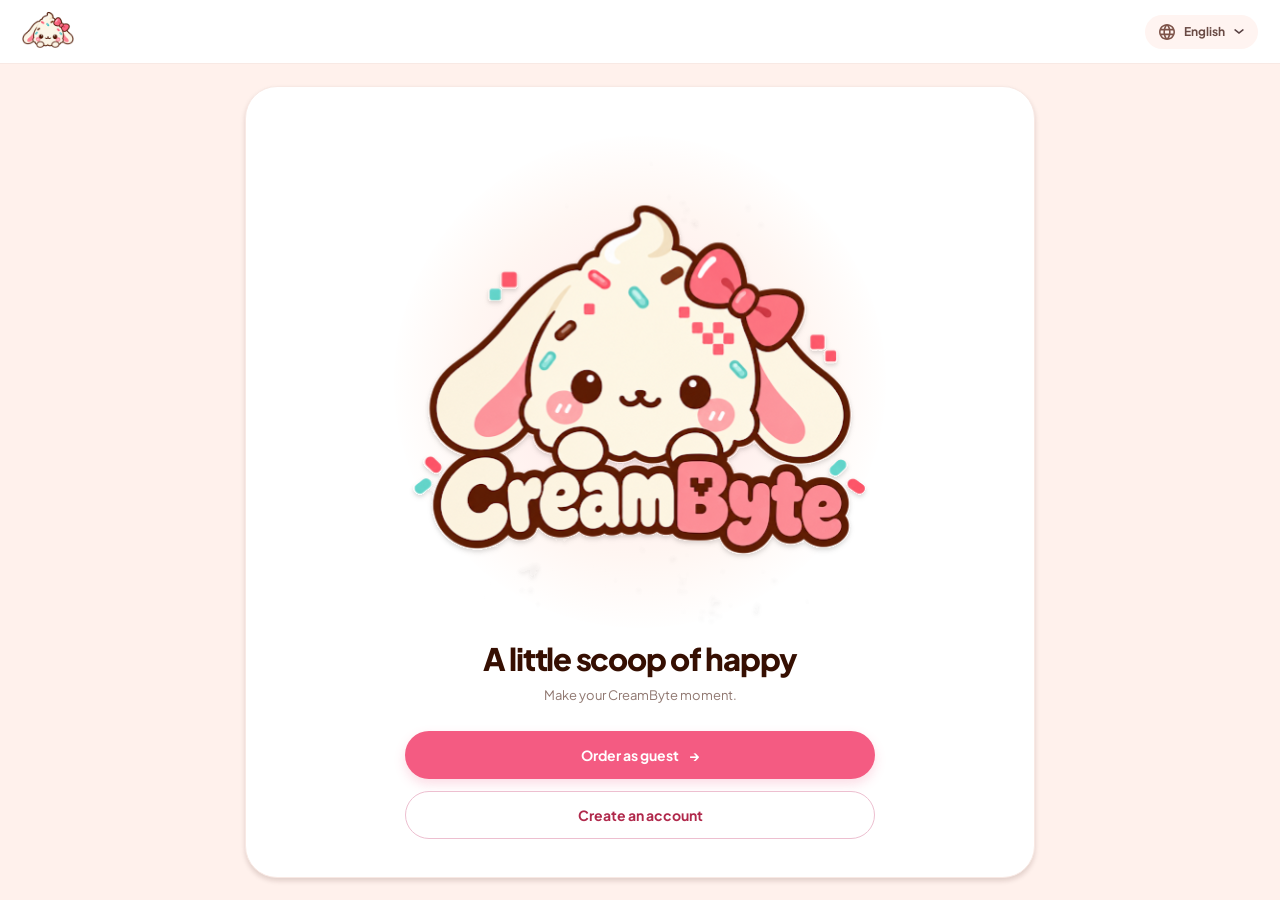
==== frontend/src/index.html @ b2f7e340 "first commit" ====
<!doctype html>
<html lang="en">
  <head>
    <meta charset="UTF-8" />
    <meta name="viewport" content="width=device-width, initial-scale=1" />
    <meta name="theme-color" content="#fff1ec" />
    <title>CreamByte Kiosk</title>
    <link rel="preconnect" href="https://fonts.googleapis.com" />
    <link rel="preconnect" href="https://fonts.gstatic.com" crossorigin />
    <link
      href="https://fonts.googleapis.com/css2?family=Plus+Jakarta+Sans:wght@400;500;600;700;800&display=swap"
      rel="stylesheet"
    />
    <link rel="stylesheet" href="/frontend/src/css/base.css" />
    <link
      rel="icon"
      type="image/png"
      href="/frontend/src/assets/creambyte-logo.png"
    />
    <link rel="stylesheet" href="/frontend/src/styles.css" />
    <link rel="stylesheet" href="/frontend/src/css/home.css" />
    <script src="/frontend/src/app.js" defer></script>
  </head>
  <body data-page="home">
    <header class="topbar">
      <a class="brand-link" href="/frontend/src/" aria-label="CreamByte home"
        ><img
          class="brand-mark"
          src="/frontend/src/assets/creambyte-logo.png"
          alt="CreamByte" /></a
      ><span class="language-pill"
        ><img
          class="language-icon"
          src="/frontend/src/assets/Globe.svg"
          alt="" />English<img
          class="language-caret"
          src="/frontend/src/assets/Dropdown.svg"
          alt=""
      /></span>
    </header>
    <main class="kiosk-main">
      <section class="panel home-panel">
        <div class="mascot-wrap">
          <span class="mascot-glow"></span
          ><img
            class="hero-mascot"
            src="/frontend/src/assets/CreamByte%20Bunny%20Mascot.svg"
            alt="CreamByte bunny mascot"
          />
        </div>
        <div class="home-content">
          <h1>A little scoop of happy</h1>
          <p>Make your CreamByte moment.</p>
          <p class="member-welcome" id="member-welcome" hidden></p>
          <button
            class="primary-button full-width"
            id="guest-start"
            type="button"
          >
            Order as guest <span aria-hidden="true">→</span></button
          ><a
            class="secondary-button full-width"
            href="/frontend/src/register.html"
            >Create an account</a
          >
        </div>
      </section>
    </main>
  </body>
</html>
---- frontend/src/css/base.css ----
* {
  box-sizing: border-box;
}
[hidden] {
  display: none !important;
}
:root {
  color-scheme: light;
  font-family: "Plus Jakarta Sans", sans-serif;
  color: #360f02;
  background: #fff;
  font-synthesis: none;
  text-rendering: optimizeLegibility;
}
body {
  min-width: 320px;
  min-height: 100vh;
  margin: 0;
  background: #fff;
}
button,
input {
  font: inherit;
}
button,
a {
  color: inherit;
}
button {
  cursor: pointer;
}
button:focus-visible,
input:focus-visible,
a:focus-visible {
  outline: 3px solid #f45b82;
  outline-offset: 3px;
}
.topbar {
  height: 64px;
  display: flex;
  align-items: center;
  justify-content: space-between;
  padding: 0 22px;
  border-bottom: 1px solid #f8e9e4;
  background: #fff;
  box-shadow: 0 2px 8px rgba(54, 15, 2, 0.06);
}
.brand-link {
  display: inline-flex;
}
.brand-mark {
  width: 52px;
  height: 52px;
  object-fit: contain;
}
.language-pill {
  display: inline-flex;
  align-items: center;
  gap: 9px;
  padding: 9px 14px;
  border: 0;
  border-radius: 999px;
  background: #fff4f1;
  color: #694a44;
  font-size: 12px;
  font-weight: 700;
}
.language-icon {
  width: 16px;
  height: 16px;
}
.language-caret {
  width: 10px;
  height: auto;
}
.kiosk-main {
  min-height: calc(100vh - 64px);
  min-height: calc(100dvh - 64px);
  display: flex;
  justify-content: center;
  align-items: stretch;
  padding: 22px 18px;
  background: #fff1ec;
}
.panel {
  position: relative;
  width: min(100%, 790px);
  min-height: min(700px, calc(100dvh - 108px));
  border-radius: 32px;
  background: #fff;
  box-shadow: 0 3px 5px rgba(54, 15, 2, 0.15);
}
.primary-button,
.secondary-button {
  min-height: 48px;
  display: inline-flex;
  align-items: center;
  justify-content: center;
  gap: 10px;
  padding: 12px 26px;
  border-radius: 999px;
  font-size: 14px;
  font-weight: 700;
  text-decoration: none;
  transition:
    background 0.16s ease,
    transform 0.16s ease,
    box-shadow 0.16s ease;
}
.primary-button {
  border: 0;
  background: #f45b82;
  color: #fff;
  box-shadow: 0 5px 12px rgba(240, 79, 123, 0.2);
}
.primary-button:hover:not(:disabled) {
  background: #e94c75;
  transform: translateY(-1px);
}
.primary-button:disabled {
  cursor: not-allowed;
  opacity: 0.5;
  box-shadow: none;
}
.secondary-button {
  border: 1px solid #edbfd0;
  background: #fff;
  color: #b0284b;
}
.secondary-button:hover {
  background: #fff6f4;
}
.full-width {
  width: 100%;
}
.back-button {
  position: absolute;
  z-index: 3;
  top: 32px;
  left: -18px;
  width: 42px;
  height: 42px;
  display: grid;
  place-items: center;
  padding: 0;
  border: 0;
  background: transparent;
  text-decoration: none;
  transition: transform 0.16s ease;
}
.back-button img {
  display: block;
  width: 100%;
  height: 100%;
}
.back-button:hover {
  transform: scale(1.06);
}
.back-button:active {
  transform: scale(0.96);
}
.back-button:focus-visible {
  border-radius: 50%;
  outline: 3px solid #f45b82;
  outline-offset: 3px;
}
.mascot-glow {
  position: absolute;
  width: 88%;
  aspect-ratio: 1;
  border-radius: 50%;
  background: radial-gradient(circle, #ffe3e6 0%, #fff6f2 50%, transparent 72%);
}
.hero-mascot,
.preference-mascot img,
.confirmation-mascot img {
  position: relative;
  z-index: 1;
  display: block;
  width: min(100%, 460px);
  aspect-ratio: 1;
  object-fit: contain;
}
.form-error {
  margin: 0;
  color: #b0284b;
  font-size: 10px;
  font-weight: 700;
  line-height: 1.5;
}
.totals {
  display: grid;
  gap: 8px;
  padding: 15px 24px;
  border-top: 1px solid #f1dfd9;
  background: #fff7f4;
  font-size: 11px;
}
.total-row {
  display: flex;
  justify-content: space-between;
  gap: 10px;
}
.total-row.vat {
  color: #806a64;
}
.total-row.grand {
  padding-top: 3px;
  font-weight: 800;
}
@media (min-width: 700px) {
  .topbar {
    height: 76px;
    padding: 0 32px;
  }
  .brand-mark {
    width: 62px;
    height: 62px;
  }
  .kiosk-main {
    min-height: calc(100dvh - 76px);
    padding: 30px 32px;
  }
  .panel {
    min-height: min(700px, calc(100dvh - 136px));
    border-radius: 38px;
  }
  .totals {
    padding: 18px 28px;
    font-size: 13px;
  }
}
@media (max-width: 480px) {
  .topbar {
    height: 56px;
    padding: 0 13px;
  }
  .brand-mark {
    width: 45px;
    height: 45px;
  }
  .kiosk-main {
    min-height: calc(100dvh - 56px);
    padding: 14px 12px;
  }
  .panel {
    min-height: min(700px, calc(100dvh - 84px));
    border-radius: 23px;
  }
  .back-button {
    top: 22px;
    left: -9px;
    width: 32px;
    height: 32px;
    font-size: 18px;
  }
  .totals {
    padding: 12px 14px;
    font-size: 10px;
  }
}
@media (prefers-reduced-motion: reduce) {
  *,
  *::before,
  *::after {
    scroll-behavior: auto !important;
    transition-duration: 0.01ms !important;
  }
}
---- frontend/src/styles.css ----
/* ============================================================
   CreamByte Kiosk — Global Styles
   Shared shell, layout, and base components used across all
   kiosk pages. Page-specific overrides live in /css/*.

   Design tokens, layout, and shared components.
   ============================================================ */

/* ---------- Design tokens ---------- */
:root {
  color-scheme: light;
  font-family: "Plus Jakarta Sans", sans-serif;
  color: #360f02;
  background: #fff;
  font-synthesis: none;
  text-rendering: optimizeLegibility;

  /* Brand palette */
  --cb-primary: #f45b82;
  --cb-primary-hover: #e94c75;
  --cb-primary-active: #d63f68;
  --cb-primary-soft: #fff4f1;
  --cb-ink: #360f02;
  --cb-surface: #ffffff;
  --cb-bg: #fff1ec;
  --cb-border: #f8e9e4;
  --cb-text-muted: #8f7770;
  --cb-danger: #b0284b;

  /* Elevation & shape */
  --cb-shadow-panel: 0 3px 5px rgba(54, 15, 2, 0.15);
  --cb-shadow-primary: 0 5px 12px rgba(240, 79, 123, 0.2);
  --cb-radius-panel: 32px;
  --cb-radius-btn: 999px;
}

/* ---------- Reset & base ---------- */
*,
*::before,
*::after {
  box-sizing: border-box;
}

[hidden] {
  display: none !important;
}

body {
  margin: 0;
  min-width: 320px;
  min-height: 100vh;
  min-height: 100dvh;
  background: #fff;
}

button,
input {
  font: inherit;
}

button,
a {
  color: inherit;
}

button {
  cursor: pointer;
}

button:focus-visible,
input:focus-visible,
a:focus-visible {
  outline: 3px solid #f45b82;
  outline-offset: 3px;
}

/* ---------- App shell: top bar ---------- */
.topbar {
  height: 64px;
  display: flex;
  align-items: center;
  justify-content: space-between;
  padding: 0 22px;
  border-bottom: 1px solid #f8e9e4;
  background: #fff;
  box-shadow: 0 2px 8px rgba(54, 15, 2, 0.06);
}

.brand-link {
  display: inline-flex;
}

.brand-mark {
  width: 52px;
  height: 52px;
  object-fit: contain;
}

.language-pill {
  display: inline-flex;
  align-items: center;
  gap: 9px;
  padding: 9px 14px;
  border: 0;
  border-radius: 999px;
  background: #fff4f1;
  color: #694a44;
  font-size: 12px;
  font-weight: 700;
}

.language-icon {
  width: 16px;
  height: 16px;
}

.language-caret {
  width: 10px;
  height: auto;
}

/* ---------- App shell: main panel ---------- */
.kiosk-main {
  min-height: calc(100vh - 64px);
  min-height: calc(100dvh - 64px);
  display: flex;
  justify-content: center;
  align-items: stretch;
  padding: 22px 18px;
  background: #fff1ec;
}

.panel {
  position: relative;
  width: min(100%, 790px);
  min-height: min(700px, calc(100dvh - 108px));
  border-radius: var(--cb-radius-panel);
  border: 1px solid var(--cb-border);
  background: var(--cb-surface);
  box-shadow: var(--cb-shadow-panel);
}

/* ---------- Home screen ---------- */
.start-panel {
  display: flex;
  flex-direction: column;
  align-items: center;
  justify-content: center;
  padding: 30px 48px;
}

.mascot-wrap {
  position: relative;
  flex: 1 1 auto;
  width: min(100%, 520px);
  min-height: 250px;
  display: flex;
  align-items: center;
  justify-content: center;
}

.mascot-glow {
  position: absolute;
  width: 88%;
  aspect-ratio: 1;
  border-radius: 50%;
  background: radial-gradient(circle, #ffe3e6 0%, #fff6f2 50%, transparent 72%);
}

.hero-mascot,
.preference-mascot img,
.confirmation-mascot img {
  position: relative;
  z-index: 1;
  display: block;
  width: min(100%, 460px);
  aspect-ratio: 1;
  object-fit: contain;
}

.home-content {
  width: min(100%, 470px);
  display: flex;
  flex-direction: column;
  align-items: center;
  text-align: center;
}

.home-content h1 {
  margin: 0;
  font-size: clamp(23px, 3.2vw, 31px);
  font-weight: 800;
  letter-spacing: -0.04em;
}

.home-content > p:not(.member-welcome) {
  margin: 9px 0 0;
  color: var(--cb-text-muted);
  font-size: 13px;
}

/* ---------- Buttons ---------- */
.primary-button,
.secondary-button {
  min-height: 48px;
  display: inline-flex;
  align-items: center;
  justify-content: center;
  gap: 10px;
  padding: 12px 26px;
  border-radius: var(--cb-radius-btn);
  font-size: 14px;
  font-weight: 700;
  text-decoration: none;
  transition:
    background 0.16s ease,
    transform 0.16s ease,
    box-shadow 0.16s ease;
}

.primary-button {
  border: 0;
  background: var(--cb-primary);
  color: #fff;
  box-shadow: var(--cb-shadow-primary);
}

.primary-button:hover:not(:disabled) {
  background: var(--cb-primary-hover);
  transform: translateY(-1px);
}

.primary-button:active:not(:disabled),
.secondary-button:active {
  transform: scale(0.98);
}

.primary-button:disabled {
  cursor: not-allowed;
  opacity: 0.5;
  box-shadow: none;
}

.secondary-button {
  border: 1px solid #edbfd0;
  background: var(--cb-surface);
  color: var(--cb-danger);
}

.secondary-button:hover {
  background: #fff6f4;
}

.full-width {
  width: 100%;
}

/* ---------- Back button ---------- */
.back-button {
  position: absolute;
  z-index: 3;
  top: 32px;
  left: -18px;
  width: 42px;
  height: 42px;
  display: grid;
  place-items: center;
  padding: 0;
  border: 0;
  background: transparent;
  text-decoration: none;
  transition: transform 0.16s ease;
}

.back-button img {
  display: block;
  width: 100%;
  height: 100%;
}

.back-button:hover {
  transform: scale(1.06);
}

.back-button:active {
  transform: scale(0.96);
}

.back-button:focus-visible {
  border-radius: 50%;
  outline: 3px solid #f45b82;
  outline-offset: 3px;
}
---- frontend/src/css/home.css ----
.home-panel {
  display: flex;
  flex-direction: column;
  align-items: center;
  justify-content: center;
  padding: 30px 48px;
}
.mascot-wrap {
  position: relative;
  flex: 1 1 auto;
  width: min(100%, 520px);
  min-height: 250px;
  display: flex;
  align-items: center;
  justify-content: center;
}
.hero-mascot {
  width: min(100%, 460px);
}
.home-content {
  width: min(100%, 470px);
  display: flex;
  flex-direction: column;
  align-items: center;
  text-align: center;
}
.home-content h1 {
  margin: 0;
  font-size: clamp(23px, 3.2vw, 31px);
  font-weight: 800;
  letter-spacing: -0.04em;
}
.home-content > p:not(.member-welcome) {
  margin: 9px 0 0;
  color: #8f7770;
  font-size: 13px;
}
.home-content .primary-button {
  margin-top: 28px;
}
.home-content .secondary-button {
  margin-top: 12px;
}
.member-welcome {
  margin: 14px 0 0;
  padding: 9px 14px;
  border-radius: 99px;
  background: #fff4f1;
  color: #77564e;
  font-size: 11px;
  font-weight: 700;
}
@media (min-width: 700px) {
  .home-panel {
    padding: 38px 56px;
  }
  .mascot-wrap {
    width: min(100%, 560px);
  }
  .hero-mascot {
    width: min(100%, 500px);
  }
}
@media (max-width: 480px) {
  .home-panel {
    padding: 22px 18px;
  }
  .mascot-wrap {
    min-height: 210px;
  }
  .hero-mascot {
    width: min(100%, 390px);
  }
  .home-content h1 {
    font-size: 22px;
  }
  .home-content > p:not(.member-welcome) {
    font-size: 11px;
  }
  .home-content .primary-button {
    margin-top: 22px;
  }
}
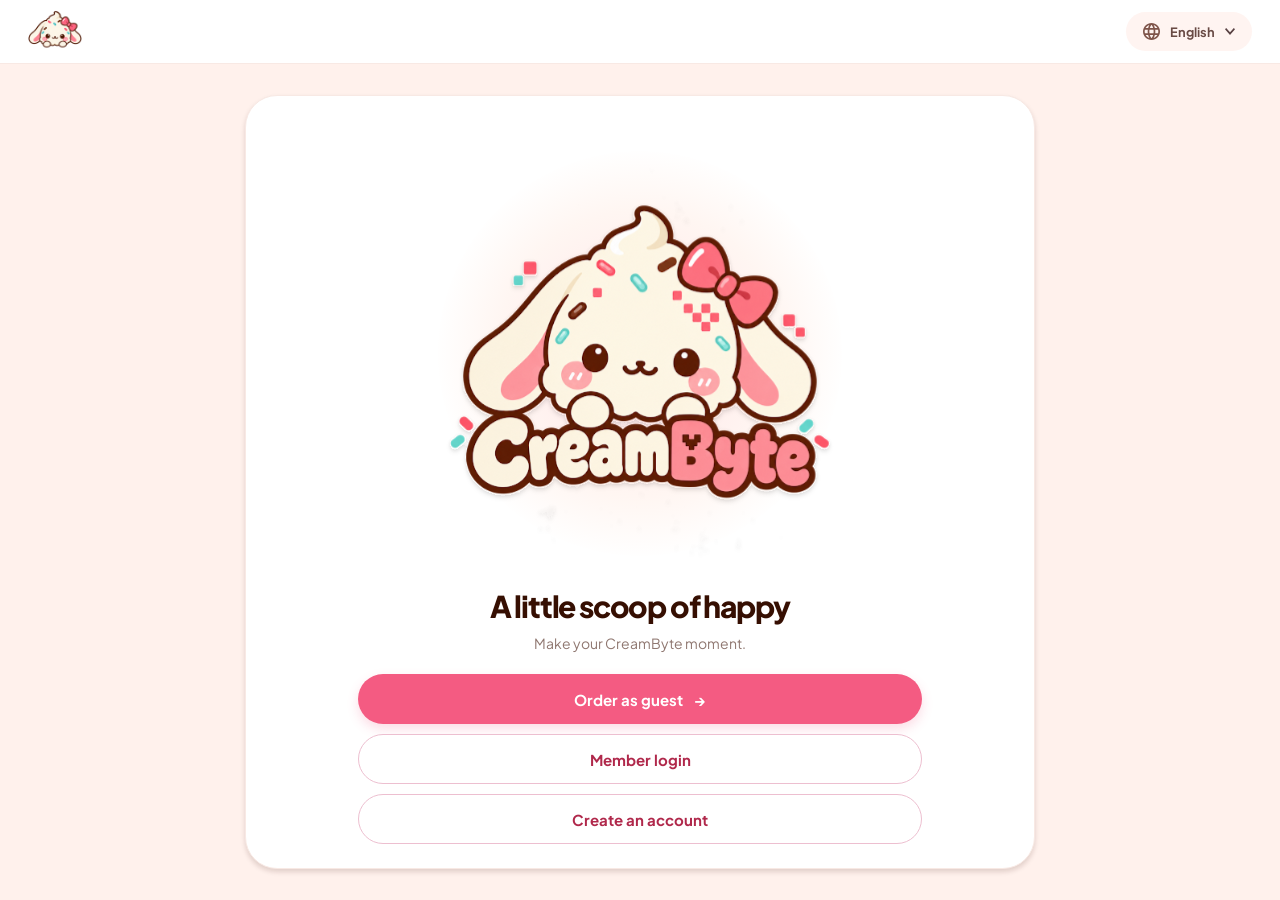
==== commit d7c2be63: "2nd comit" ====
--- a/frontend/src/index.html
+++ b/frontend/src/index.html
@@ -19,7 +19,6 @@
     />
     <link rel="stylesheet" href="/frontend/src/styles.css" />
     <link rel="stylesheet" href="/frontend/src/css/home.css" />
-    <script src="/frontend/src/app.js" defer></script>
   </head>
   <body data-page="home">
     <header class="topbar">
@@ -51,13 +50,18 @@
         <div class="home-content">
           <h1>A little scoop of happy</h1>
           <p>Make your CreamByte moment.</p>
-          <p class="member-welcome" id="member-welcome" hidden></p>
           <button
             class="primary-button full-width"
             id="guest-start"
             type="button"
           >
             Order as guest <span aria-hidden="true">→</span></button
+          ><button
+            class="secondary-button full-width"
+            id="member-login"
+            type="button"
+          >
+            Member login</button
           ><a
             class="secondary-button full-width"
             href="/frontend/src/register.html"
@@ -67,4 +71,5 @@
       </section>
     </main>
   </body>
+  <script src="/frontend/src/app.js"></script>
 </html>
--- a/frontend/src/css/base.css
+++ b/frontend/src/css/base.css
@@ -184,17 +184,17 @@
 .form-error {
   margin: 0;
   color: #b0284b;
-  font-size: 10px;
+  font-size: clamp(11px, 0.85vw, 14px);
   font-weight: 700;
   line-height: 1.5;
 }
 .totals {
   display: grid;
-  gap: 8px;
-  padding: 15px 24px;
+  gap: clamp(8px, 0.7vw, 12px);
+  padding: clamp(15px, 1.4vw, 22px) clamp(24px, 2.2vw, 36px);
   border-top: 1px solid #f1dfd9;
   background: #fff7f4;
-  font-size: 11px;
+  font-size: clamp(12px, 1vw, 16px);
 }
 .total-row {
   display: flex;
@@ -224,10 +224,6 @@
   .panel {
     min-height: min(700px, calc(100dvh - 136px));
     border-radius: 38px;
-  }
-  .totals {
-    padding: 18px 28px;
-    font-size: 13px;
   }
 }
 @media (max-width: 480px) {
--- a/frontend/src/styles.css
+++ b/frontend/src/styles.css
@@ -32,6 +32,7 @@
   --cb-shadow-primary: 0 5px 12px rgba(240, 79, 123, 0.2);
   --cb-radius-panel: 32px;
   --cb-radius-btn: 999px;
+  --cb-topbar-height: clamp(64px, 4.8vw, 84px);
 }
 
 /* ---------- Reset & base ---------- */
@@ -76,11 +77,11 @@
 
 /* ---------- App shell: top bar ---------- */
 .topbar {
-  height: 64px;
+  height: var(--cb-topbar-height);
   display: flex;
   align-items: center;
   justify-content: space-between;
-  padding: 0 22px;
+  padding: 0 clamp(22px, 2.2vw, 40px);
   border-bottom: 1px solid #f8e9e4;
   background: #fff;
   box-shadow: 0 2px 8px rgba(54, 15, 2, 0.06);
@@ -91,49 +92,53 @@
 }
 
 .brand-mark {
-  width: 52px;
-  height: 52px;
+  width: clamp(52px, 4.2vw, 72px);
+  height: clamp(52px, 4.2vw, 72px);
   object-fit: contain;
 }
 
 .language-pill {
   display: inline-flex;
   align-items: center;
-  gap: 9px;
-  padding: 9px 14px;
+  gap: clamp(8px, 0.8vw, 12px);
+  padding: clamp(9px, 0.9vw, 14px) clamp(14px, 1.3vw, 22px);
   border: 0;
   border-radius: 999px;
   background: #fff4f1;
   color: #694a44;
-  font-size: 12px;
+  font-size: clamp(12px, 1vw, 16px);
   font-weight: 700;
 }
 
 .language-icon {
-  width: 16px;
-  height: 16px;
+  width: clamp(16px, 1.3vw, 22px);
+  height: clamp(16px, 1.3vw, 22px);
 }
 
 .language-caret {
-  width: 10px;
+  width: clamp(10px, 0.8vw, 14px);
   height: auto;
 }
 
 /* ---------- App shell: main panel ---------- */
 .kiosk-main {
-  min-height: calc(100vh - 64px);
-  min-height: calc(100dvh - 64px);
+  min-height: calc(100vh - var(--cb-topbar-height));
+  min-height: calc(100dvh - var(--cb-topbar-height));
   display: flex;
   justify-content: center;
   align-items: stretch;
-  padding: 22px 18px;
+  padding: clamp(22px, 2.4vw, 40px) clamp(18px, 2.4vw, 44px);
   background: #fff1ec;
 }
 
 .panel {
   position: relative;
-  width: min(100%, 790px);
-  min-height: min(700px, calc(100dvh - 108px));
+  width: min(
+    100%,
+    clamp(790px, 88vw, 1000px),
+    max(790px, calc((100dvh - 140px) * 0.86))
+  );
+  min-height: min(720px, calc(100dvh - var(--cb-topbar-height) - 44px));
   border-radius: var(--cb-radius-panel);
   border: 1px solid var(--cb-border);
   background: var(--cb-surface);
@@ -173,13 +178,13 @@
   position: relative;
   z-index: 1;
   display: block;
-  width: min(100%, 460px);
+  width: min(100%, clamp(460px, 42vw, 600px));
   aspect-ratio: 1;
   object-fit: contain;
 }
 
 .home-content {
-  width: min(100%, 470px);
+  width: min(100%, clamp(470px, 44vw, 620px));
   display: flex;
   flex-direction: column;
   align-items: center;
@@ -188,7 +193,7 @@
 
 .home-content h1 {
   margin: 0;
-  font-size: clamp(23px, 3.2vw, 31px);
+  font-size: clamp(26px, 3vw, 44px);
   font-weight: 800;
   letter-spacing: -0.04em;
 }
@@ -196,20 +201,20 @@
 .home-content > p:not(.member-welcome) {
   margin: 9px 0 0;
   color: var(--cb-text-muted);
-  font-size: 13px;
+  font-size: clamp(14px, 1.05vw, 18px);
 }
 
 /* ---------- Buttons ---------- */
 .primary-button,
 .secondary-button {
-  min-height: 48px;
+  min-height: clamp(50px, 3.4vw, 64px);
   display: inline-flex;
   align-items: center;
   justify-content: center;
-  gap: 10px;
-  padding: 12px 26px;
+  gap: clamp(8px, 0.8vw, 12px);
+  padding: clamp(12px, 1.1vw, 16px) clamp(26px, 2.2vw, 36px);
   border-radius: var(--cb-radius-btn);
-  font-size: 14px;
+  font-size: clamp(15px, 1.1vw, 20px);
   font-weight: 700;
   text-decoration: none;
   transition:
@@ -259,10 +264,10 @@
 .back-button {
   position: absolute;
   z-index: 3;
-  top: 32px;
+  top: clamp(32px, 2.6vw, 44px);
   left: -18px;
-  width: 42px;
-  height: 42px;
+  width: clamp(42px, 3.2vw, 56px);
+  height: clamp(42px, 3.2vw, 56px);
   display: grid;
   place-items: center;
   padding: 0;
@@ -291,3 +296,41 @@
   outline: 3px solid #f45b82;
   outline-offset: 3px;
 }
+
+/* ---------- Attract / idle screen ---------- */
+.attract-panel {
+  display: flex;
+  flex-direction: column;
+  align-items: center;
+  justify-content: center;
+  text-align: center;
+}
+.attract-featured {
+  width: min(100%, 620px);
+  text-align: center;
+}
+.attract-featured h1 {
+  margin: 0;
+  font-size: clamp(26px, 3vw, 42px);
+  font-weight: 800;
+  letter-spacing: -0.04em;
+}
+.attract-featured p {
+  margin: 8px 0 0;
+  color: #927c76;
+  font-size: clamp(13px, 1vw, 17px);
+  font-weight: 600;
+}
+.attract-banner {
+  margin: 18px 0 0;
+  padding: 10px 18px;
+  border-radius: 99px;
+  background: #fff4f1;
+  color: #77564e;
+  font-size: clamp(12px, 1vw, 16px);
+  font-weight: 700;
+}
+.attract-start {
+  margin-top: clamp(24px, 3vw, 40px);
+  min-width: min(100%, 340px);
+}
--- a/frontend/src/css/home.css
+++ b/frontend/src/css/home.css
@@ -3,22 +3,22 @@
   flex-direction: column;
   align-items: center;
   justify-content: center;
-  padding: 30px 48px;
+  padding: clamp(30px, 3.4vw, 56px) clamp(48px, 5vw, 88px);
 }
 .mascot-wrap {
   position: relative;
   flex: 1 1 auto;
-  width: min(100%, 520px);
-  min-height: 250px;
+  width: min(100%, clamp(520px, 48vw, 680px));
+  min-height: clamp(250px, 26vh, 380px);
   display: flex;
   align-items: center;
   justify-content: center;
 }
 .hero-mascot {
-  width: min(100%, 460px);
+  width: min(100%, clamp(460px, 42vw, 580px));
 }
 .home-content {
-  width: min(100%, 470px);
+  width: min(100%, clamp(470px, 44vw, 620px));
   display: flex;
   flex-direction: column;
   align-items: center;
@@ -26,40 +26,29 @@
 }
 .home-content h1 {
   margin: 0;
-  font-size: clamp(23px, 3.2vw, 31px);
+  font-size: clamp(26px, 3vw, 44px);
   font-weight: 800;
   letter-spacing: -0.04em;
 }
 .home-content > p:not(.member-welcome) {
   margin: 9px 0 0;
   color: #8f7770;
-  font-size: 13px;
+  font-size: clamp(14px, 1.05vw, 18px);
 }
 .home-content .primary-button {
-  margin-top: 28px;
+  margin-top: clamp(28px, 3vw, 44px);
 }
 .home-content .secondary-button {
-  margin-top: 12px;
+  margin-top: clamp(12px, 1.2vw, 18px);
 }
 .member-welcome {
-  margin: 14px 0 0;
-  padding: 9px 14px;
+  margin: clamp(14px, 1.4vw, 22px) 0 0;
+  padding: clamp(9px, 0.9vw, 14px) clamp(14px, 1.3vw, 20px);
   border-radius: 99px;
   background: #fff4f1;
   color: #77564e;
-  font-size: 11px;
+  font-size: clamp(12px, 0.95vw, 16px);
   font-weight: 700;
-}
-@media (min-width: 700px) {
-  .home-panel {
-    padding: 38px 56px;
-  }
-  .mascot-wrap {
-    width: min(100%, 560px);
-  }
-  .hero-mascot {
-    width: min(100%, 500px);
-  }
 }
 @media (max-width: 480px) {
   .home-panel {
@@ -81,3 +70,54 @@
     margin-top: 22px;
   }
 }
+@media (min-width: 700px) and (max-height: 1150px) {
+  .home-panel {
+    padding: 24px 48px;
+  }
+  .mascot-wrap {
+    width: min(100%, 460px);
+    min-height: 200px;
+  }
+  .hero-mascot {
+    width: min(100%, 420px);
+  }
+  .home-content h1 {
+    font-size: 30px;
+  }
+  .home-content > p:not(.member-welcome) {
+    font-size: 14px;
+  }
+  .home-content .primary-button {
+    margin-top: 22px;
+  }
+  .home-content .secondary-button {
+    margin-top: 10px;
+  }
+}
+@media (min-height: 1600px) {
+  .home-panel {
+    padding: 40px 64px;
+  }
+  .mascot-wrap {
+    width: min(100%, 640px);
+    min-height: 420px;
+  }
+  .hero-mascot {
+    width: min(100%, 580px);
+  }
+  .home-content {
+    width: min(100%, 640px);
+  }
+  .home-content h1 {
+    font-size: 42px;
+  }
+  .home-content > p:not(.member-welcome) {
+    font-size: 18px;
+  }
+  .home-content .primary-button {
+    margin-top: 34px;
+  }
+  .member-welcome {
+    font-size: 15px;
+  }
+}
